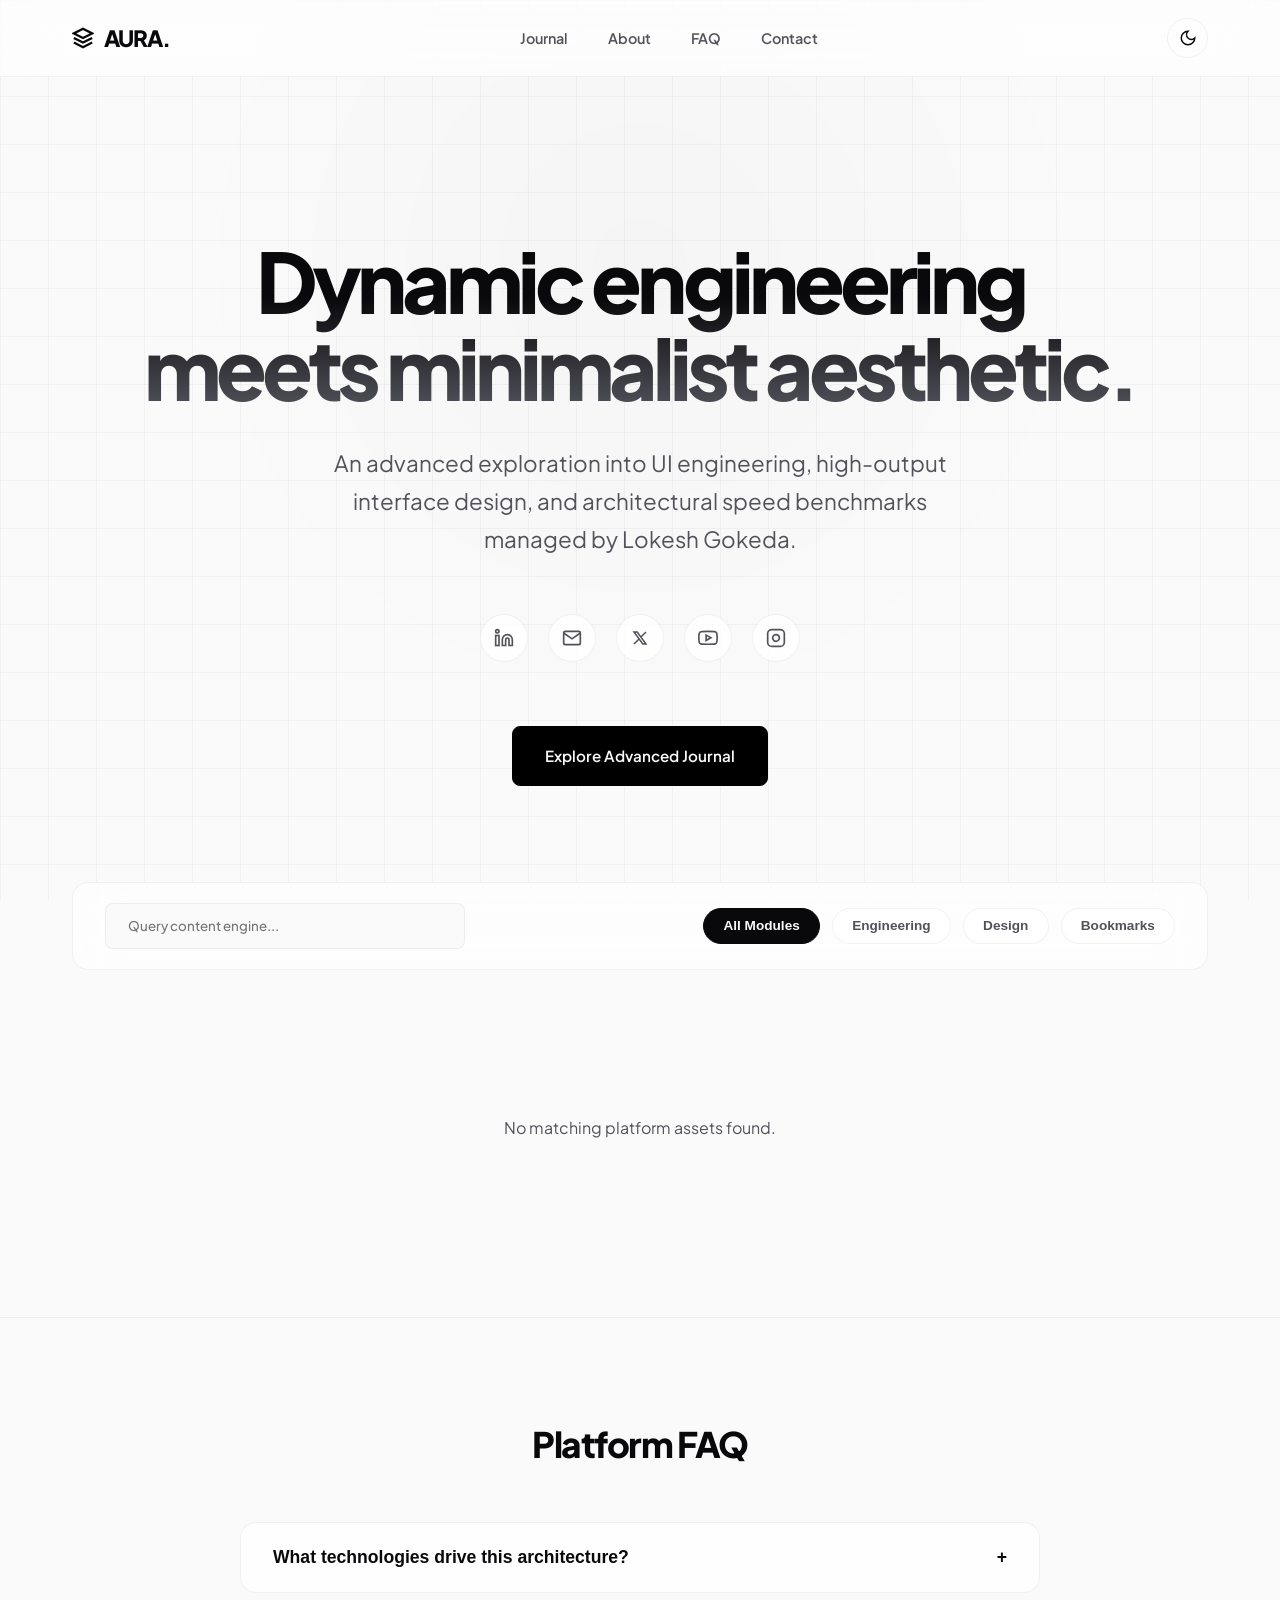
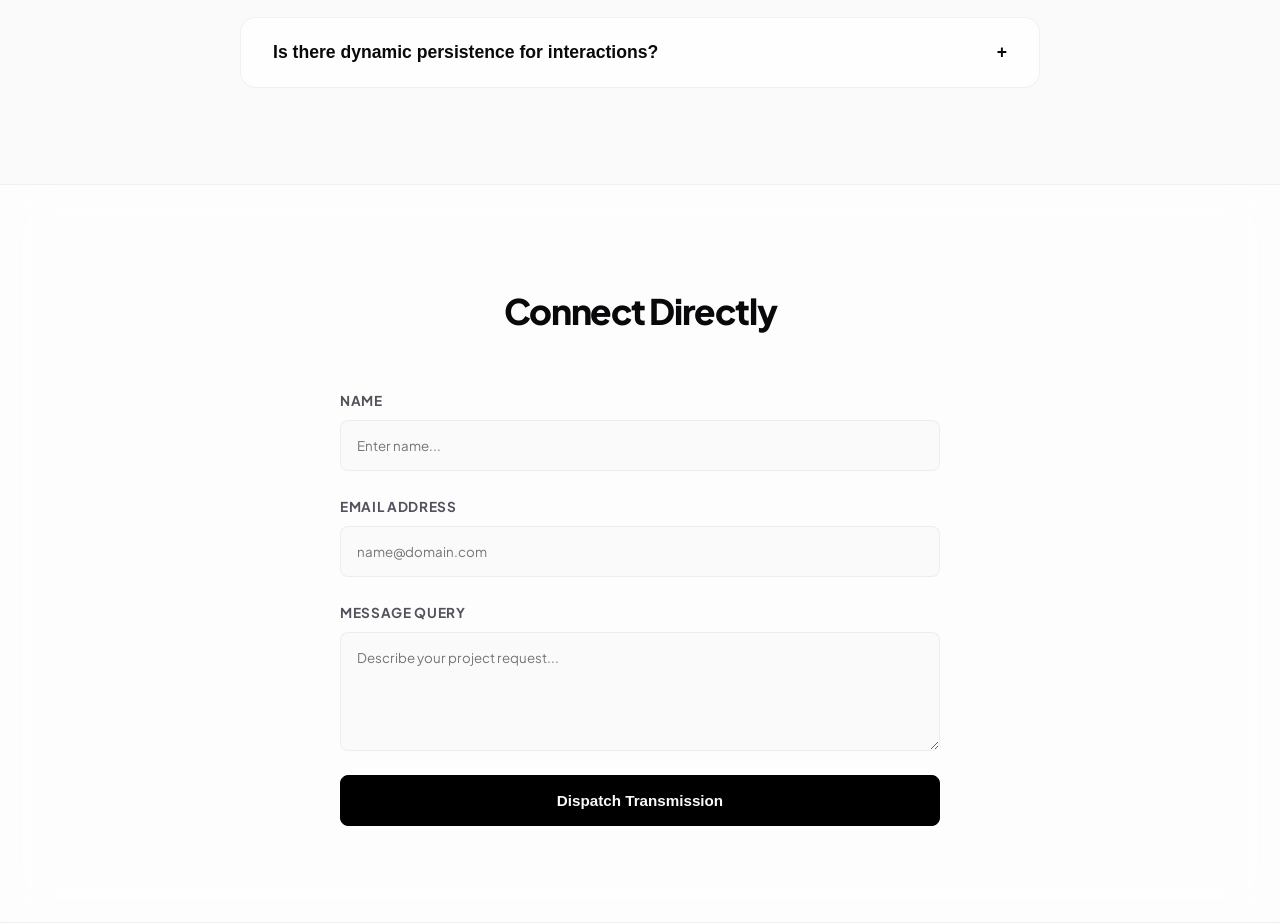
==== index.html @ 1c2fd74d "Add files via upload" ====
<!DOCTYPE html>
<html lang="en" data-theme="light">
<head>
    <meta charset="UTF-8">
    <meta name="viewport" content="width=device-width, initial-scale=1.0">
    <title>Aura // Portfolio & Dynamic Engineering Journal</title>
    <link rel="stylesheet" href="style.css">
</head>
<body>

    <!-- Dynamic Glassmorphic Navigation -->
    <header class="site-header">
        <div class="container nav-container">
            <a href="index.html" class="logo">
                <svg width="22" height="22" viewBox="0 0 24 24" fill="none" stroke="currentColor" stroke-width="2.5"><path d="M12 2L2 7l10 5 10-5-10-5zM2 17l10 5 10-5M2 12l10 5 10-5"/></svg>
                AURA.
            </a>
            <nav>
                <ul class="nav-links">
                    <li><a href="index.html">Journal</a></li>
                    <li><a href="#about">About</a></li>
                    <li><a href="#faq">FAQ</a></li>
                    <li><a href="#contact">Contact</a></li>
                </ul>
            </nav>
            <div class="nav-actions">
                <button id="theme-toggle" class="theme-toggle-btn" aria-label="Toggle Theme">
                    <svg width="18" height="18" viewBox="0 0 24 24" fill="none" stroke="currentColor" stroke-width="2"><path d="M12 3a6 6 0 0 0 9 9 9 9 0 1 1-9-9Z"/></svg>
                </button>
            </div>
        </div>
    </header>

    <main class="container">
        <!-- Hero and Dynamic Social Matrix Link Connectors -->
        <section class="hero">
            <h1>Dynamic engineering <br>meets minimalist aesthetic.</h1>
            <p>An advanced exploration into UI engineering, high-output interface design, and architectural speed benchmarks managed by Lokesh Gokeda.</p>
            
            <div class="social-connect-bar">
                <a href="https://www.linkedin.com/in/lokesh-gokeda-b88436360?utm_source=share_via&utm_content=profile&utm_medium=member_android" target="_blank" class="social-icon-link" aria-label="LinkedIn">
                    <svg width="20" height="20" viewBox="0 0 24 24" fill="none" stroke="currentColor" stroke-width="2"><path d="M16 8a6 6 0 0 1 6 6v7h-4v-7a2 2 0 0 0-2-2 2 2 0 0 0-2 2v7h-4v-7a6 6 0 0 1 6-6z"></path><rect x="2" y="9" width="4" height="12"></rect><circle cx="4" cy="4" r="2"></circle></svg>
                </a>
                <a href="mailto:lokeshgokeda2@gmail.com" class="social-icon-link" aria-label="Email">
                    <svg width="20" height="20" viewBox="0 0 24 24" fill="none" stroke="currentColor" stroke-width="2"><path d="M4 4h16c1.1 0 2 .9 2 2v12c0 1.1-.9 2-2 2H4c-1.1 0-2-.9-2-2V6c0-1.1.9-2 2-2z"></path><polyline points="22,6 12,13 2,6"></polyline></svg>
                </a>
                <a href="https://x.com/LOKESHGOKEDA" target="_blank" class="social-icon-link" aria-label="Twitter">
                    <svg width="18" height="18" viewBox="0 0 24 24" fill="none" stroke="currentColor" stroke-width="2"><path d="M4 4l11.733 16h4.267l-11.733 -16z M4 20l6.768 -6.768 M20 4l-6.768 6.768"/></svg>
                </a>
                <a href="https://youtube.com/@lokeshgokeda-j9b?si=WblMGaC1b5l6tPfF" target="_blank" class="social-icon-link" aria-label="YouTube">
                    <svg width="20" height="20" viewBox="0 0 24 24" fill="none" stroke="currentColor" stroke-width="2"><path d="M22.54 6.42a2.78 2.78 0 0 0-1.94-2C18.88 4 12 4 12 4s-6.88 0-8.6.46a2.78 2.78 0 0 0-1.94 2A29 29 0 0 0 1 11.75a29 29 0 0 0 .46 5.33A2.78 2.78 0 0 0 3.4 19c1.72.46 8.6.46 8.6.46s6.88 0 8.6-.46a2.78 2.78 0 0 0 1.94-2 29 29 0 0 0 .46-5.25 29 29 0 0 0-.46-5.33z"></path><polygon points="9.75 15.02 15.5 11.75 9.75 8.48 9.75 15.02"></polygon></svg>
                </a>
                <a href="https://www.instagram.com/alwayslokesh007?igsh=cTdnNnQ3dXBudnQ0" target="_blank" class="social-icon-link" aria-label="Instagram">
                    <svg width="20" height="20" viewBox="0 0 24 24" fill="none" stroke="currentColor" stroke-width="2"><rect x="2" y="2" width="20" height="20" rx="5" ry="5"></rect><path d="M16 11.37A4 4 0 1 1 12.63 8 4 4 0 0 1 16 11.37z"></path><line x1="17.5" y1="6.5" x2="17.51" y2="6.5"></line></svg>
                </a>
            </div>

            <a href="#journal-grid" class="btn btn-primary">Explore Advanced Journal</a>
        </section>

        <!-- Advanced Search Filter Mechanics Panel -->
        <section id="journal-grid" class="search-filter-controls">
            <div class="search-wrapper">
                <input type="text" id="search-input" placeholder="Query content engine...">
            </div>
            <div class="category-pills">
                <button class="pill-btn active" data-category="all">All Modules</button>
                <button class="pill-btn" data-category="engineering">Engineering</button>
                <button class="pill-btn" data-category="design">Design</button>
                <button class="pill-btn" data-category="bookmarks">Bookmarks</button>
            </div>
        </section>

        <!-- Main Dynamic Blog Cards Grid Container -->
        <section class="blog-grid" id="posts-container"></section>
    </main>

    <!-- Unified FAQ Section Accordion Layout -->
    <section class="faq-section" id="faq">
        <div class="container">
            <h2 style="text-align:center; font-size: 2.2rem; font-weight:800; letter-spacing:-0.04em;">Platform FAQ</h2>
            <div class="faq-grid">
                <div class="faq-item">
                    <button class="faq-trigger">What technologies drive this architecture? <span class="faq-icon">+</span></button>
                    <div class="faq-content">
                        <div class="faq-inner">This platform utilizes zero overhead framework libraries. It runs strictly on custom native elements, Hardware-accelerated CSS properties, local static JSON data connections, and modular Client-Side state caches.</div>
                    </div>
                </div>
                <div class="faq-item">
                    <button class="faq-trigger">Is there dynamic persistence for interactions? <span class="faq-icon">+</span></button>
                    <div class="faq-content">
                        <div class="faq-inner">Yes. Likes, article views, and custom bookmark states utilize native browser local storage nodes, offering instantly reactive states without needing high-latency server transactions.</div>
                    </div>
                </div>
            </div>
        </div>
    </section>

    <!-- Professional Contact Section Area -->
    <section class="contact-section" id="contact">
        <div class="container">
            <h2 style="text-align:center; font-size: 2.2rem; font-weight:800; letter-spacing:-0.04em;">Connect Directly</h2>
            <form id="pro-contact-form" class="contact-form">
                <div class="form-group">
                    <label for="form-name">Name</label>
                    <input type="text" id="form-name" required placeholder="Enter name...">
                </div>
                <div class="form-group">
                    <label for="form-email">Email Address</label>
                    <input type="email" id="form-email" required placeholder="name@domain.com">
                </div>
                <div class="form-group">
                    <label for="form-msg">Message Query</label>
                    <textarea id="form-msg" rows="5" required placeholder="Describe your project request..."></textarea>
                </div>
                <button type="submit" class="btn btn-primary" style="width: 100%;">Dispatch Transmission</button>
            </form>
        </div>
    </section>

    <script src="blog.js"></script>
    <script src="main.js"></script>
</body>
</html>
---- style.css ----
/* ==========================================================================
   AURA GOD-MODE DESIGN SYSTEM (style.css)
   ========================================================================== */

@import url('https://fonts.googleapis.com/css2?family=Plus+Jakarta+Sans:wght@300;400;500;600;700;800&family=JetBrains+Mono:wght@400;500&display=swap');

:root {
    --bg-main: #fafafa;
    --bg-surface: rgba(255, 255, 255, 0.65);
    --bg-card: rgba(255, 255, 255, 0.8);
    --text-primary: #09090b;
    --text-secondary: #52525b;
    --text-muted: #a1a1aa;
    --accent: #000000;
    --accent-glow: rgba(0, 0, 0, 0.02);
    --border: rgba(9, 9, 11, 0.05);
    --border-hover: rgba(9, 9, 11, 0.15);
    --glass-blur: blur(24px);
    
    --radius-sm: 8px;
    --radius-md: 16px;
    --radius-lg: 32px;
    --max-width: 1200px;
    --transition-premium: all 0.6s cubic-bezier(0.16, 1, 0.3, 1);
}

[data-theme="dark"] {
    --bg-main: #030303;
    --bg-surface: rgba(10, 10, 10, 0.5);
    --bg-card: rgba(18, 18, 18, 0.6);
    --text-primary: #f4f4f5;
    --text-secondary: #a1a1aa;
    --text-muted: #52525b;
    --accent: #ffffff;
    --accent-glow: rgba(255, 255, 255, 0.04);
    --border: rgba(255, 255, 255, 0.06);
    --border-hover: rgba(255, 255, 255, 0.18);
}

/* --- Base & Interactive Background Grid --- */
* {
    box-sizing: border-box;
    margin: 0;
    padding: 0;
}

html {
    scroll-behavior: smooth;
    font-size: 16px;
}

body {
    font-family: 'Plus Jakarta Sans', -apple-system, sans-serif;
    background-color: var(--bg-main);
    color: var(--text-primary);
    line-height: 1.7;
    -webkit-font-smoothing: antialiased;
    overflow-x: hidden;
    position: relative;
    transition: background-color 0.8s cubic-bezier(0.16, 1, 0.3, 1), color 0.8s cubic-bezier(0.16, 1, 0.3, 1);
}

/* --- Dynamic Background Matrix Grid & Light Gradient Leaks --- */
body::before {
    content: "";
    position: fixed;
    inset: 0;
    z-index: -2;
    background-image: 
        linear-gradient(var(--border) 1px, transparent 1px),
        linear-gradient(90deg, var(--border) 1px, transparent 1px);
    background-size: 48px 48px;
    opacity: 0.75;
    pointer-events: none;
}

body::after {
    content: "";
    position: fixed;
    top: -15%;
    left: 50%;
    transform: translateX(-50%);
    width: 1200px;
    height: 800px;
    z-index: -1;
    background: radial-gradient(circle, var(--accent-glow) 0%, transparent 65%);
    pointer-events: none;
}

.container {
    width: 100%;
    max-width: var(--max-width);
    margin: 0 auto;
    padding: 0 2rem;
}

/* --- Sticky Modern Navigation --- */
.site-header {
    position: sticky;
    top: 0;
    z-index: 1000;
    background: var(--bg-surface);
    backdrop-filter: var(--glass-blur);
    -webkit-backdrop-filter: var(--glass-blur);
    border-bottom: 1px solid var(--border);
    transition: var(--transition-premium);
}

.nav-container {
    display: flex;
    justify-content: space-between;
    align-items: center;
    height: 76px;
}

.logo {
    font-weight: 800;
    font-size: 1.4rem;
    letter-spacing: -0.05em;
    text-decoration: none;
    color: var(--text-primary);
    display: flex;
    align-items: center;
    gap: 0.6rem;
}

.nav-links {
    display: flex;
    gap: 2.5rem;
    list-style: none;
}

.nav-links a {
    text-decoration: none;
    color: var(--text-secondary);
    font-size: 0.9rem;
    font-weight: 600;
    transition: var(--transition-premium);
}

.nav-links a:hover { color: var(--text-primary); }

.nav-actions {
    display: flex;
    align-items: center;
    gap: 1.25rem;
}

.theme-toggle-btn, .action-icon-btn {
    background: none;
    border: 1px solid var(--border);
    cursor: pointer;
    color: var(--text-primary);
    padding: 0.65rem;
    border-radius: 50%;
    display: inline-flex;
    align-items: center;
    justify-content: center;
    transition: var(--transition-premium);
}

.theme-toggle-btn:hover, .action-icon-btn:hover {
    background: var(--text-primary);
    color: var(--bg-main);
    transform: scale(1.05);
}

/* --- Premium Hero Design --- */
.hero {
    padding: 10rem 0 6rem 0;
    text-align: center;
}

.hero h1 {
    font-size: clamp(3rem, 8vw, 5.2rem);
    font-weight: 800;
    letter-spacing: -0.06em;
    line-height: 1.05;
    margin-bottom: 2rem;
    background: linear-gradient(to bottom, var(--text-primary) 35%, var(--text-secondary));
    -webkit-background-clip: text;
    -webkit-text-fill-color: transparent;
}

.hero p {
    font-size: clamp(1.1rem, 2.5vw, 1.4rem);
    color: var(--text-secondary);
    max-width: 680px;
    margin: 0 auto 3.5rem auto;
}

/* --- Social Connector Array --- */
.social-connect-bar {
    display: flex;
    justify-content: center;
    align-items: center;
    gap: 1.25rem;
    flex-wrap: wrap;
    margin-bottom: 4rem;
}

.social-icon-link {
    display: inline-flex;
    align-items: center;
    justify-content: center;
    width: 48px;
    height: 48px;
    border-radius: 50%;
    border: 1px solid var(--border);
    background: var(--bg-card);
    color: var(--text-secondary);
    transition: var(--transition-premium);
}

.social-icon-link:hover {
    color: var(--text-primary);
    border-color: var(--text-primary);
    transform: translateY(-4px) scale(1.05);
    box-shadow: 0 10px 20px rgba(0, 0, 0, 0.05);
}

/* --- Premium Buttons & Micro-Interactions --- */
.btn {
    display: inline-flex;
    align-items: center;
    justify-content: center;
    padding: 1rem 2rem;
    font-size: 0.95rem;
    font-weight: 600;
    border-radius: var(--radius-sm);
    text-decoration: none;
    transition: var(--transition-premium);
    gap: 0.75rem;
    cursor: pointer;
    border: none;
}

.btn-primary {
    background-color: var(--accent);
    color: var(--bg-main);
    border: 1px solid var(--accent);
}

.btn-primary:hover {
    transform: translateY(-2px);
    box-shadow: 0 12px 24px rgba(0, 0, 0, 0.1);
}

/* --- Controller Panels --- */
.search-filter-controls {
    display: flex;
    flex-wrap: wrap;
    gap: 1.5rem;
    margin-bottom: 4rem;
    align-items: center;
    justify-content: space-between;
    background: var(--bg-surface);
    backdrop-filter: var(--glass-blur);
    padding: 1.25rem 2rem;
    border-radius: var(--radius-md);
    border: 1px solid var(--border);
}

.search-wrapper input {
    width: 360px;
    padding: 0.85rem 1.4rem;
    border: 1px solid var(--border);
    background: var(--bg-main);
    color: var(--text-primary);
    border-radius: var(--radius-sm);
    font-family: inherit;
    font-weight: 500;
    transition: var(--transition-premium);
}

.search-wrapper input:focus {
    outline: none;
    border-color: var(--text-primary);
}

.category-pills {
    display: flex;
    gap: 0.75rem;
    overflow-x: auto;
}

.pill-btn {
    padding: 0.6rem 1.2rem;
    border-radius: var(--radius-lg);
    border: 1px solid var(--border);
    background: var(--bg-card);
    color: var(--text-secondary);
    font-size: 0.85rem;
    font-weight: 600;
    cursor: pointer;
    transition: var(--transition-premium);
}

.pill-btn.active, .pill-btn:hover {
    background: var(--text-primary);
    color: var(--bg-main);
    border-color: var(--text-primary);
}

/* --- Premium Grid & Cards --- */
.blog-grid {
    display: grid;
    grid-template-columns: repeat(auto-fill, minmax(350px, 1fr));
    gap: 3rem;
    margin-bottom: 6rem;
}

.card {
    background: var(--bg-card);
    border-radius: var(--radius-md);
    border: 1px solid var(--border);
    overflow: hidden;
    transition: var(--transition-premium);
    display: flex;
    flex-direction: column;
    text-decoration: none;
    color: inherit;
    backdrop-filter: var(--glass-blur);
}

.card:hover {
    transform: translateY(-8px);
    border-color: var(--border-hover);
    box-shadow: 0 30px 60px -15px rgba(0, 0, 0, 0.1);
}

.card-img-wrapper {
    position: relative;
    width: 100%;
    padding-top: 56.25%;
    background: var(--border);
    overflow: hidden;
}

.card-img {
    position: absolute;
    top: 0;
    left: 0;
    width: 100%;
    height: 100%;
    object-fit: cover;
    transition: transform 1s cubic-bezier(0.16, 1, 0.3, 1);
}

.card:hover .card-img { transform: scale(1.05); }

.card-content {
    padding: 2.25rem;
    display: flex;
    flex-direction: column;
    flex-grow: 1;
}

.card-meta {
    font-size: 0.75rem;
    text-transform: uppercase;
    letter-spacing: 0.1em;
    font-weight: 700;
    color: var(--text-muted);
    margin-bottom: 1rem;
    display: flex;
    justify-content: space-between;
    align-items: center;
}

.card-title {
    font-size: 1.4rem;
    font-weight: 700;
    line-height: 1.35;
    margin-bottom: 0.85rem;
    letter-spacing: -0.02em;
    color: var(--text-primary);
}

.card-excerpt {
    font-size: 1rem;
    color: var(--text-secondary);
    display: -webkit-box;
    -webkit-line-clamp: 3;
    -webkit-box-orient: vertical;
    overflow: hidden;
    margin-bottom: 2rem;
}

.card-footer {
    margin-top: auto;
    display: flex;
    align-items: center;
    justify-content: space-between;
    font-size: 0.85rem;
    color: var(--text-secondary);
    border-top: 1px solid var(--border);
    padding-top: 1.25rem;
}

.btn-card-action {
    background: none;
    border: none;
    cursor: pointer;
    color: var(--text-muted);
    transition: var(--transition-premium);
}

.btn-card-action:hover, .btn-card-action.active {
    color: var(--text-primary);
}

/* --- Single Post Layout --- */
.post-layout {
    display: grid;
    grid-template-columns: 1fr 280px;
    gap: 6rem;
    padding: 4rem 0;
}

.post-header { max-width: 840px; margin: 6rem auto 3rem auto; }
.post-title { font-size: clamp(2.4rem, 6vw, 3.8rem); font-weight: 800; letter-spacing: -0.05em; line-height: 1.15; margin: 1.5rem 0; text-align: center; }
.post-hero-image { width: 100%; height: auto; max-height: 560px; object-fit: cover; border-radius: var(--radius-md); margin-bottom: 5rem; box-shadow: 0 40px 80px -20px rgba(0,0,0,0.15); }
.post-body { max-width: 800px; font-size: 1.2rem; line-height: 1.85; color: var(--text-secondary); }
.post-body p { margin-bottom: 2.25rem; }
.post-body h2 { color: var(--text-primary); margin: 3.5rem 0 1.5rem 0; font-size: 1.9rem; letter-spacing: -0.03em; font-weight: 700; }

/* Code Block Styling */
.code-container {
    position: relative;
    margin: 2rem 0;
    border-radius: var(--radius-sm);
    overflow: hidden;
    border: 1px solid var(--border);
}
.code-header {
    background: var(--bg-card);
    padding: 0.5rem 1rem;
    display: flex;
    justify-content: space-between;
    align-items: center;
    border-bottom: 1px solid var(--border);
    font-family: 'JetBrains Mono', monospace;
    font-size: 0.8rem;
    color: var(--text-secondary);
}
.copy-btn {
    background: none;
    border: none;
    cursor: pointer;
    color: var(--text-muted);
    font-size: 0.8rem;
    transition: var(--transition-premium);
}
.copy-btn:hover { color: var(--text-primary); }
pre {
    margin: 0;
    padding: 1.5rem;
    background: #09090b;
    overflow-x: auto;
}
code {
    font-family: 'JetBrains Mono', monospace;
    font-size: 0.95rem;
    color: #f4f4f5;
}

/* FAQ Accordion Styling */
.faq-section {
    padding: 6rem 0;
    border-top: 1px solid var(--border);
}
.faq-grid {
    max-width: 800px;
    margin: 3rem auto 0 auto;
    display: flex;
    flex-direction: column;
    gap: 1.5rem;
}
.faq-item {
    background: var(--bg-card);
    border: 1px solid var(--border);
    border-radius: var(--radius-md);
    overflow: hidden;
    transition: var(--transition-premium);
}
.faq-trigger {
    width: 100%;
    padding: 1.5rem 2rem;
    background: none;
    border: none;
    text-align: left;
    font-size: 1.1rem;
    font-weight: 700;
    color: var(--text-primary);
    cursor: pointer;
    display: flex;
    justify-content: space-between;
    align-items: center;
}
.faq-icon {
    transition: transform 0.4s ease;
}
.faq-content {
    max-height: 0;
    overflow: hidden;
    transition: max-height 0.4s ease;
}
.faq-inner {
    padding: 0 2rem 1.5rem 2rem;
    color: var(--text-secondary);
    font-size: 1rem;
}
.faq-item.active .faq-icon {
    transform: rotate(45deg);
}
.faq-item.active .faq-content {
    max-height: 200px;
}

/* Contact Form Styling */
.contact-section {
    padding: 6rem 0;
    background: var(--bg-surface);
    backdrop-filter: var(--glass-blur);
    border-top: 1px solid var(--border);
    border-bottom: 1px solid var(--border);
}
.contact-form {
    max-width: 600px;
    margin: 3rem auto 0 auto;
    display: flex;
    flex-direction: column;
    gap: 1.5rem;
}
.form-group {
    display: flex;
    flex-direction: column;
    gap: 0.5rem;
}
.form-group label {
    font-size: 0.85rem;
    font-weight: 700;
    text-transform: uppercase;
    letter-spacing: 0.05em;
    color: var(--text-secondary);
}
.form-group input, .form-group textarea {
    padding: 1rem;
    border: 1px solid var(--border);
    background: var(--bg-main);
    color: var(--text-primary);
    border-radius: var(--radius-sm);
    font-family: inherit;
    transition: var(--transition-premium);
}
.form-group input:focus, .form-group textarea:focus {
    outline: none;
    border-color: var(--text-primary);
}

/* Comments Section */
.comments-container {
    margin-top: 5rem;
    border-top: 1px solid var(--border);
    padding-top: 4rem;
}
.comment-form-group {
    margin-bottom: 3rem;
}
.comment-list {
    display: flex;
    flex-direction: column;
    gap: 2rem;
}
.comment-card {
    background: var(--bg-card);
    border: 1px solid var(--border);
    border-radius: var(--radius-md);
    padding: 2rem;
}
.comment-header {
    display: flex;
    justify-content: space-between;
    align-items: center;
    font-size: 0.85rem;
    margin-bottom: 1rem;
    font-weight: 600;
}

/* --- Sidebar --- */
.post-sidebar { position: sticky; top: 120px; height: fit-content; }
.toc-title { font-size: 0.8rem; text-transform: uppercase; letter-spacing: 0.1em; font-weight: 800; margin-bottom: 1.5rem; color: var(--text-primary); }
.toc-list { list-style: none; display: flex; flex-direction: column; gap: 0.9rem; border-left: 2px solid var(--border); padding-left: 1.25rem; }
.toc-list a { text-decoration: none; color: var(--text-muted); font-size: 0.9rem; transition: var(--transition-premium); display: block; }
.toc-list a.active, .toc-list a:hover { color: var(--text-primary); transform: translateX(4px); }

/* --- Responsive Adjustments --- */
@media (max-width: 968px) {
    .post-layout { grid-template-columns: 1fr; }
    .post-sidebar { display: none; }
    .search-filter-controls { flex-direction: column; align-items: flex-start; padding: 1.5rem; }
    .search-wrapper input { width: 100%; }
}
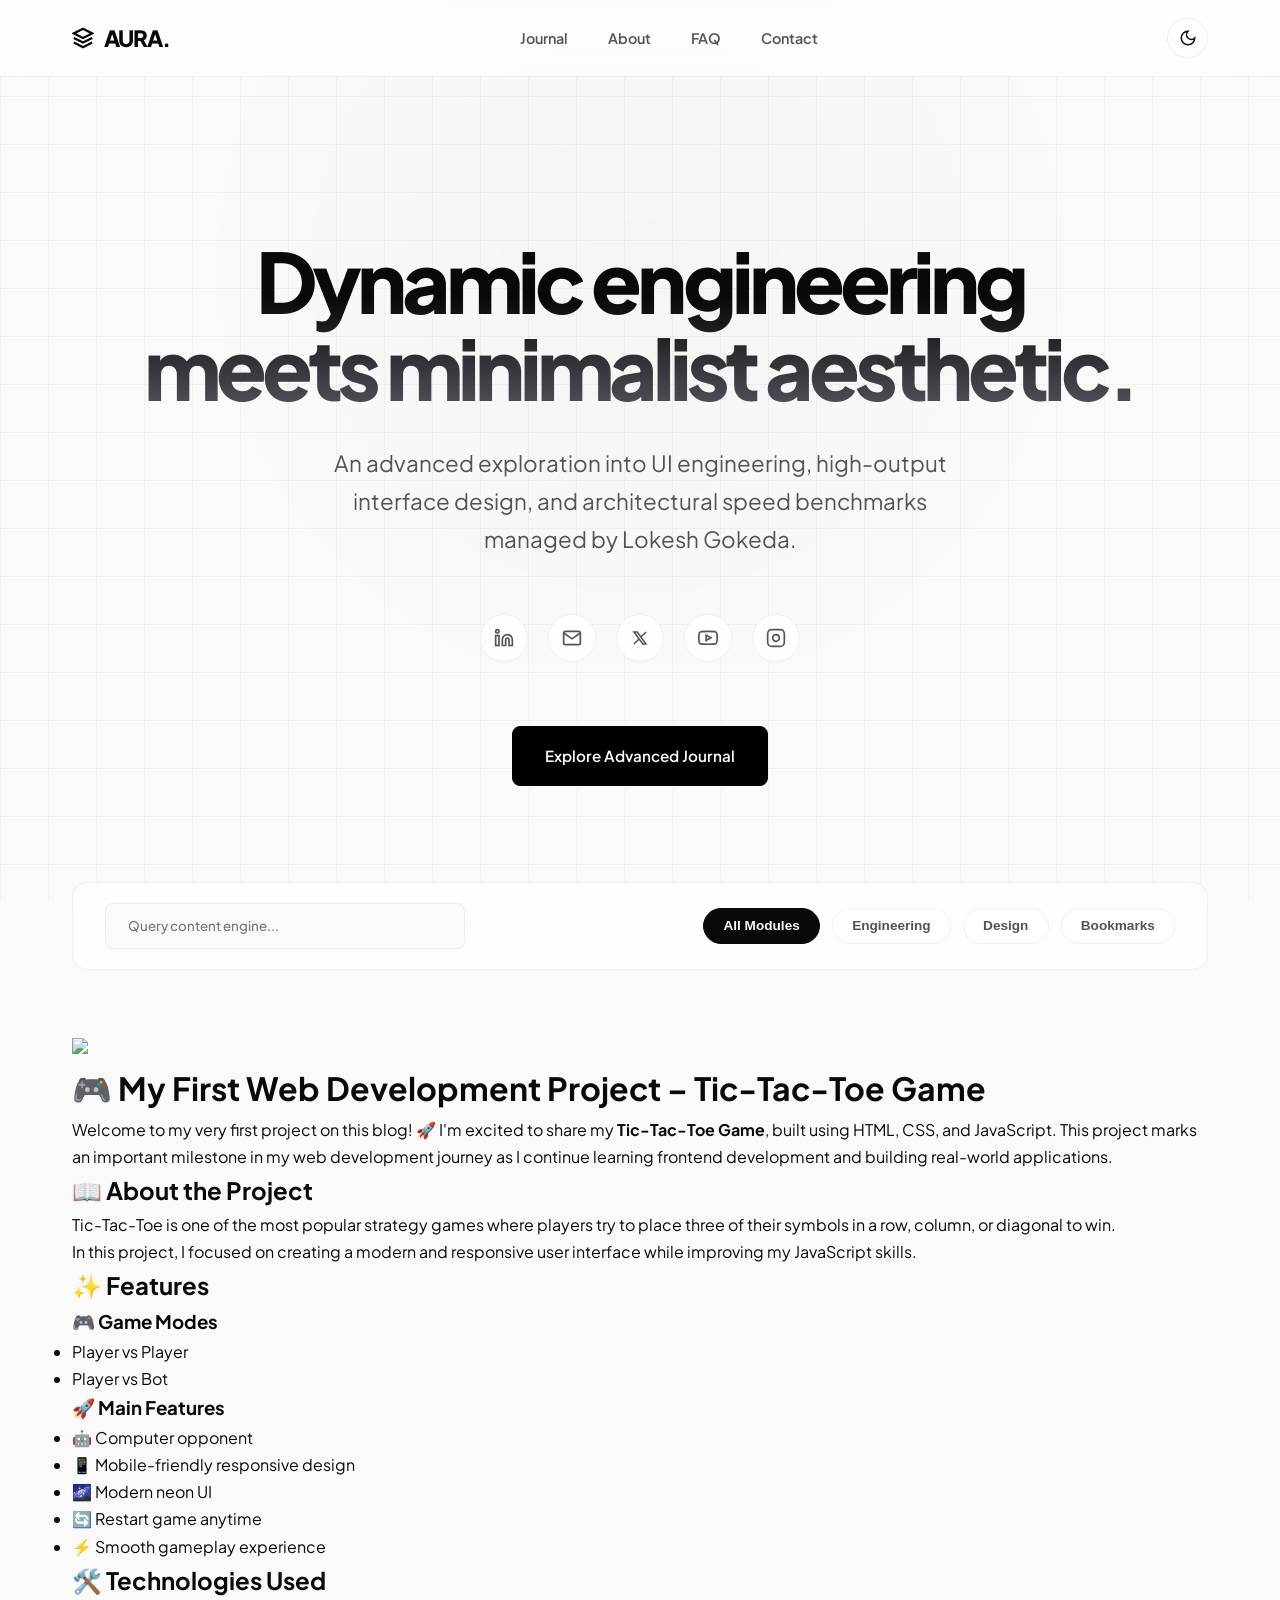
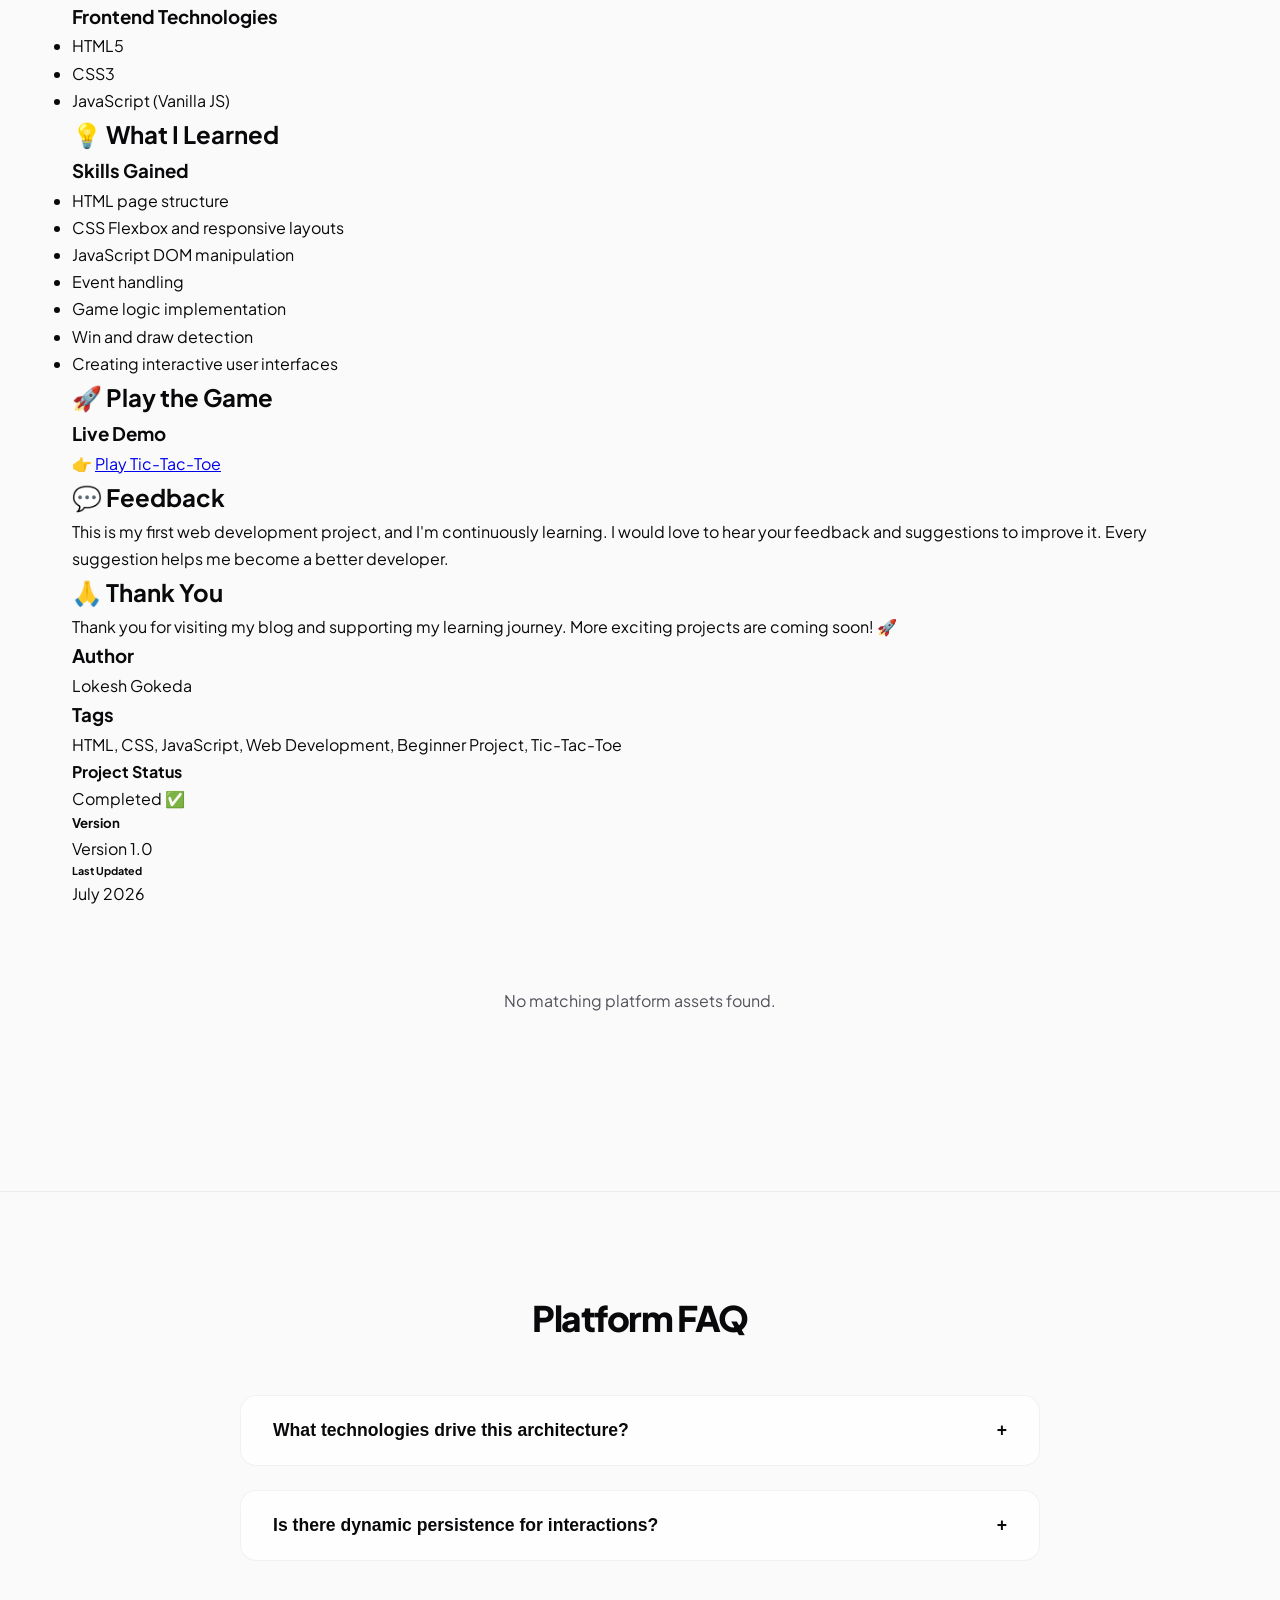
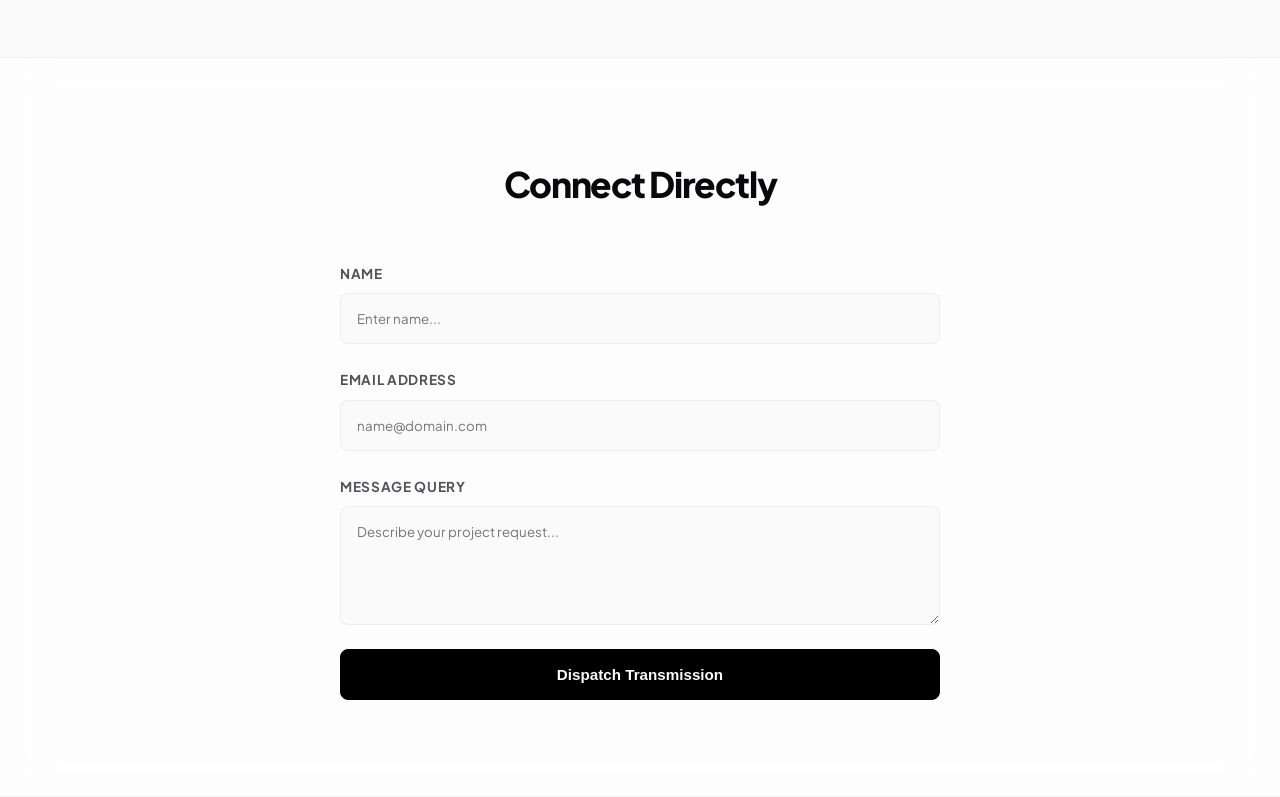
==== commit 49de7c21: "Add blog post for Tic-Tac-Toe game project Added a new blog post about a Tic-Tac-Toe game project, i" ====
--- a/index.html
+++ b/index.html
@@ -70,6 +70,110 @@
                 <button class="pill-btn" data-category="bookmarks">Bookmarks</button>
             </div>
         </section>
+<div class="blog-post">
+
+<!-- Your complete blog HTML goes here -->
+
+
+<img src="Tik.jpg" 
+  width=" 100%"
+  height=" auto"
+  display=" block">
+<h1>🎮 My First Web Development Project – Tic-Tac-Toe Game</h1>
+
+<p>
+Welcome to my very first project on this blog! 🚀
+I'm excited to share my <strong>Tic-Tac-Toe Game</strong>, built using HTML, CSS, and JavaScript.
+This project marks an important milestone in my web development journey as I continue learning frontend development and building real-world applications.
+</p>
+
+<h2>📖 About the Project</h2>
+
+<p>
+Tic-Tac-Toe is one of the most popular strategy games where players try to place three of their symbols in a row, column, or diagonal to win.
+</p>
+
+<p>
+In this project, I focused on creating a modern and responsive user interface while improving my JavaScript skills.
+</p>
+
+<h2>✨ Features</h2>
+
+<h3>🎮 Game Modes</h3>
+<ul>
+    <li>Player vs Player</li>
+    <li>Player vs Bot</li>
+</ul>
+
+<h3>🚀 Main Features</h3>
+<ul>
+    <li>🤖 Computer opponent</li>
+    <li>📱 Mobile-friendly responsive design</li>
+    <li>🌌 Modern neon UI</li>
+    <li>🔄 Restart game anytime</li>
+    <li>⚡ Smooth gameplay experience</li>
+</ul>
+
+<h2>🛠️ Technologies Used</h2>
+
+<h3>Frontend Technologies</h3>
+<ul>
+    <li>HTML5</li>
+    <li>CSS3</li>
+    <li>JavaScript (Vanilla JS)</li>
+</ul>
+
+<h2>💡 What I Learned</h2>
+
+<h3>Skills Gained</h3>
+<ul>
+    <li>HTML page structure</li>
+    <li>CSS Flexbox and responsive layouts</li>
+    <li>JavaScript DOM manipulation</li>
+    <li>Event handling</li>
+    <li>Game logic implementation</li>
+    <li>Win and draw detection</li>
+    <li>Creating interactive user interfaces</li>
+</ul>
+
+<h2>🚀 Play the Game</h2>
+
+<h3>Live Demo</h3>
+
+<p>
+👉 <a href="https://lokeshgokeda.github.io/Tic-tac-toe-/" target="_blank">
+Play Tic-Tac-Toe
+</a>
+</p>
+
+<h2>💬 Feedback</h2>
+
+<p>
+This is my first web development project, and I'm continuously learning. I would love to hear your feedback and suggestions to improve it. Every suggestion helps me become a better developer.
+</p>
+
+<h2>🙏 Thank You</h2>
+
+<p>
+Thank you for visiting my blog and supporting my learning journey. More exciting projects are coming soon! 🚀
+</p>
+
+<h3>Author</h3>
+<p>Lokesh Gokeda</p>
+
+<h3>Tags</h3>
+<p>HTML, CSS, JavaScript, Web Development, Beginner Project, Tic-Tac-Toe</p>
+
+<h4>Project Status</h4>
+<p>Completed ✅</p>
+
+<h5>Version</h5>
+<p>Version 1.0</p>
+
+<h6>Last Updated</h6>
+<p>July 2026</p>
+</div>
+
 
         <!-- Main Dynamic Blog Cards Grid Container -->
         <section class="blog-grid" id="posts-container"></section>
@@ -122,4 +226,3 @@
     <script src="main.js"></script>
 </body>
 </html>
-
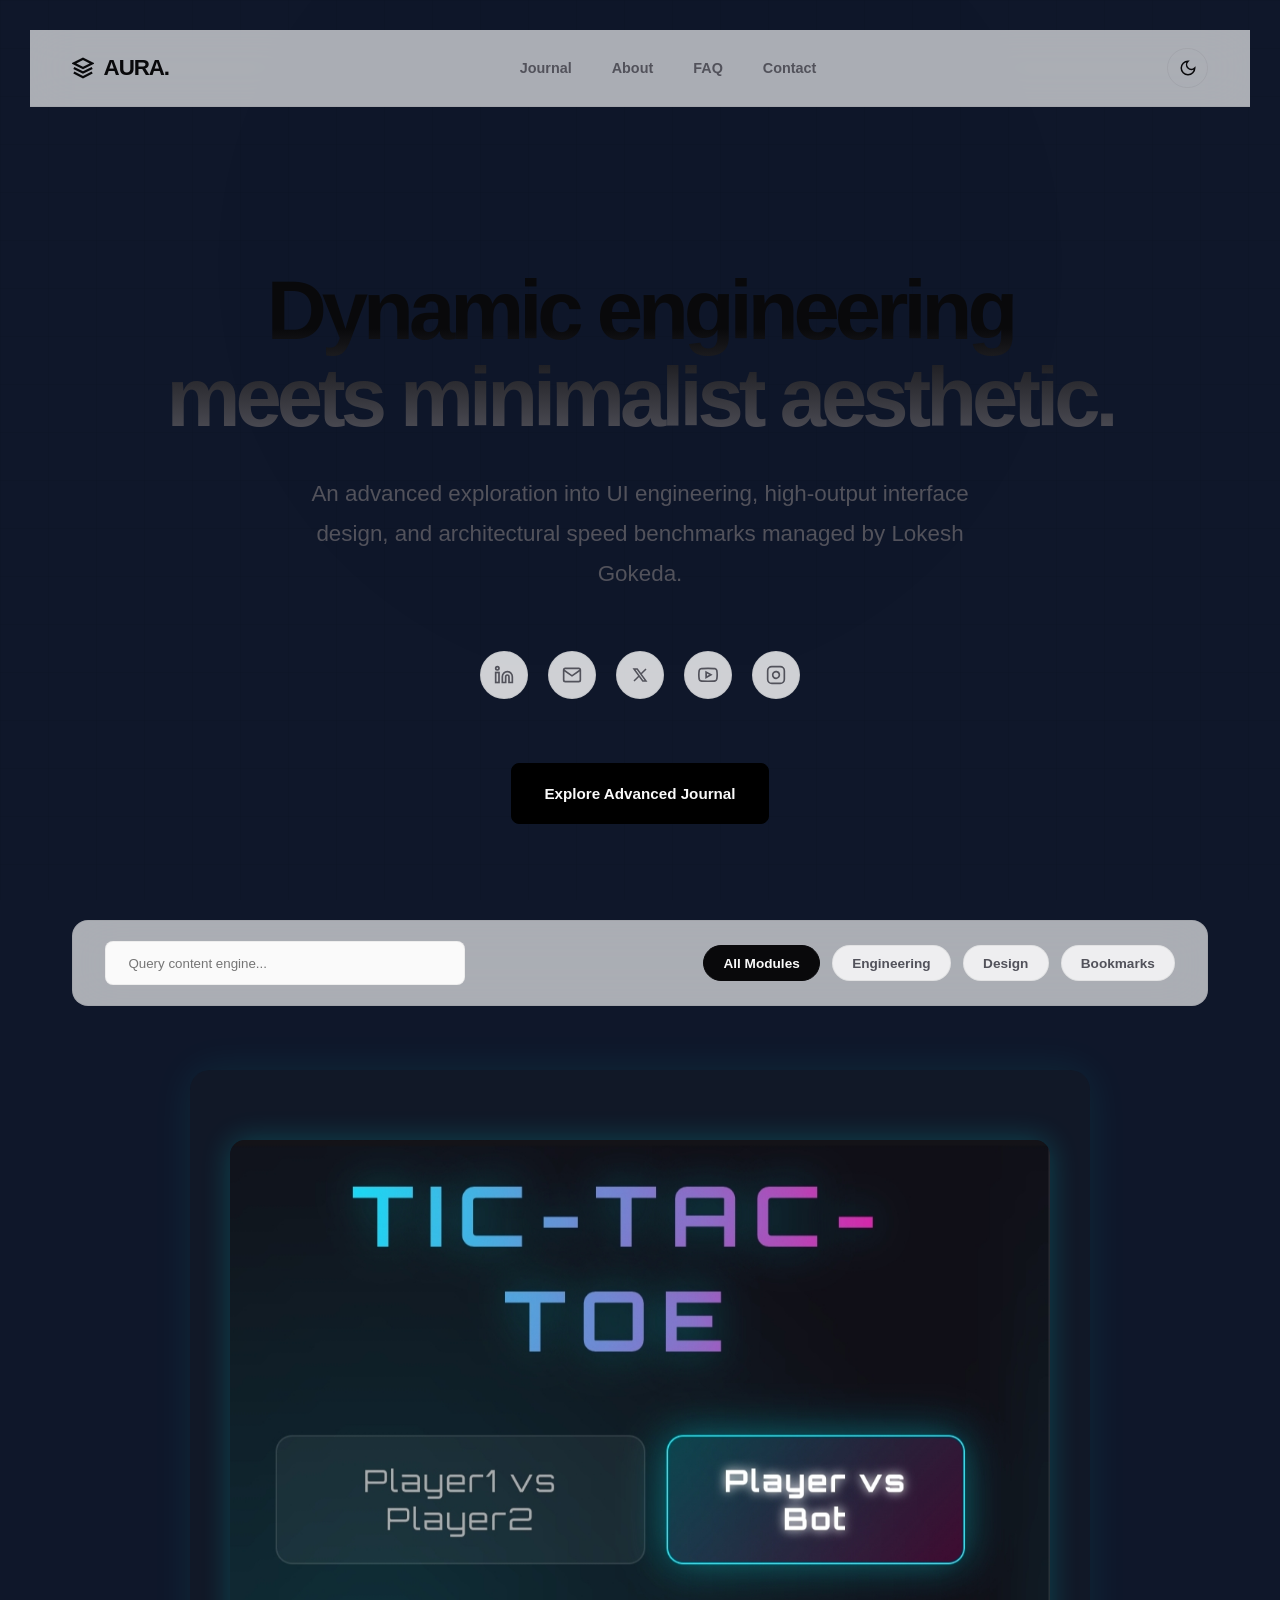
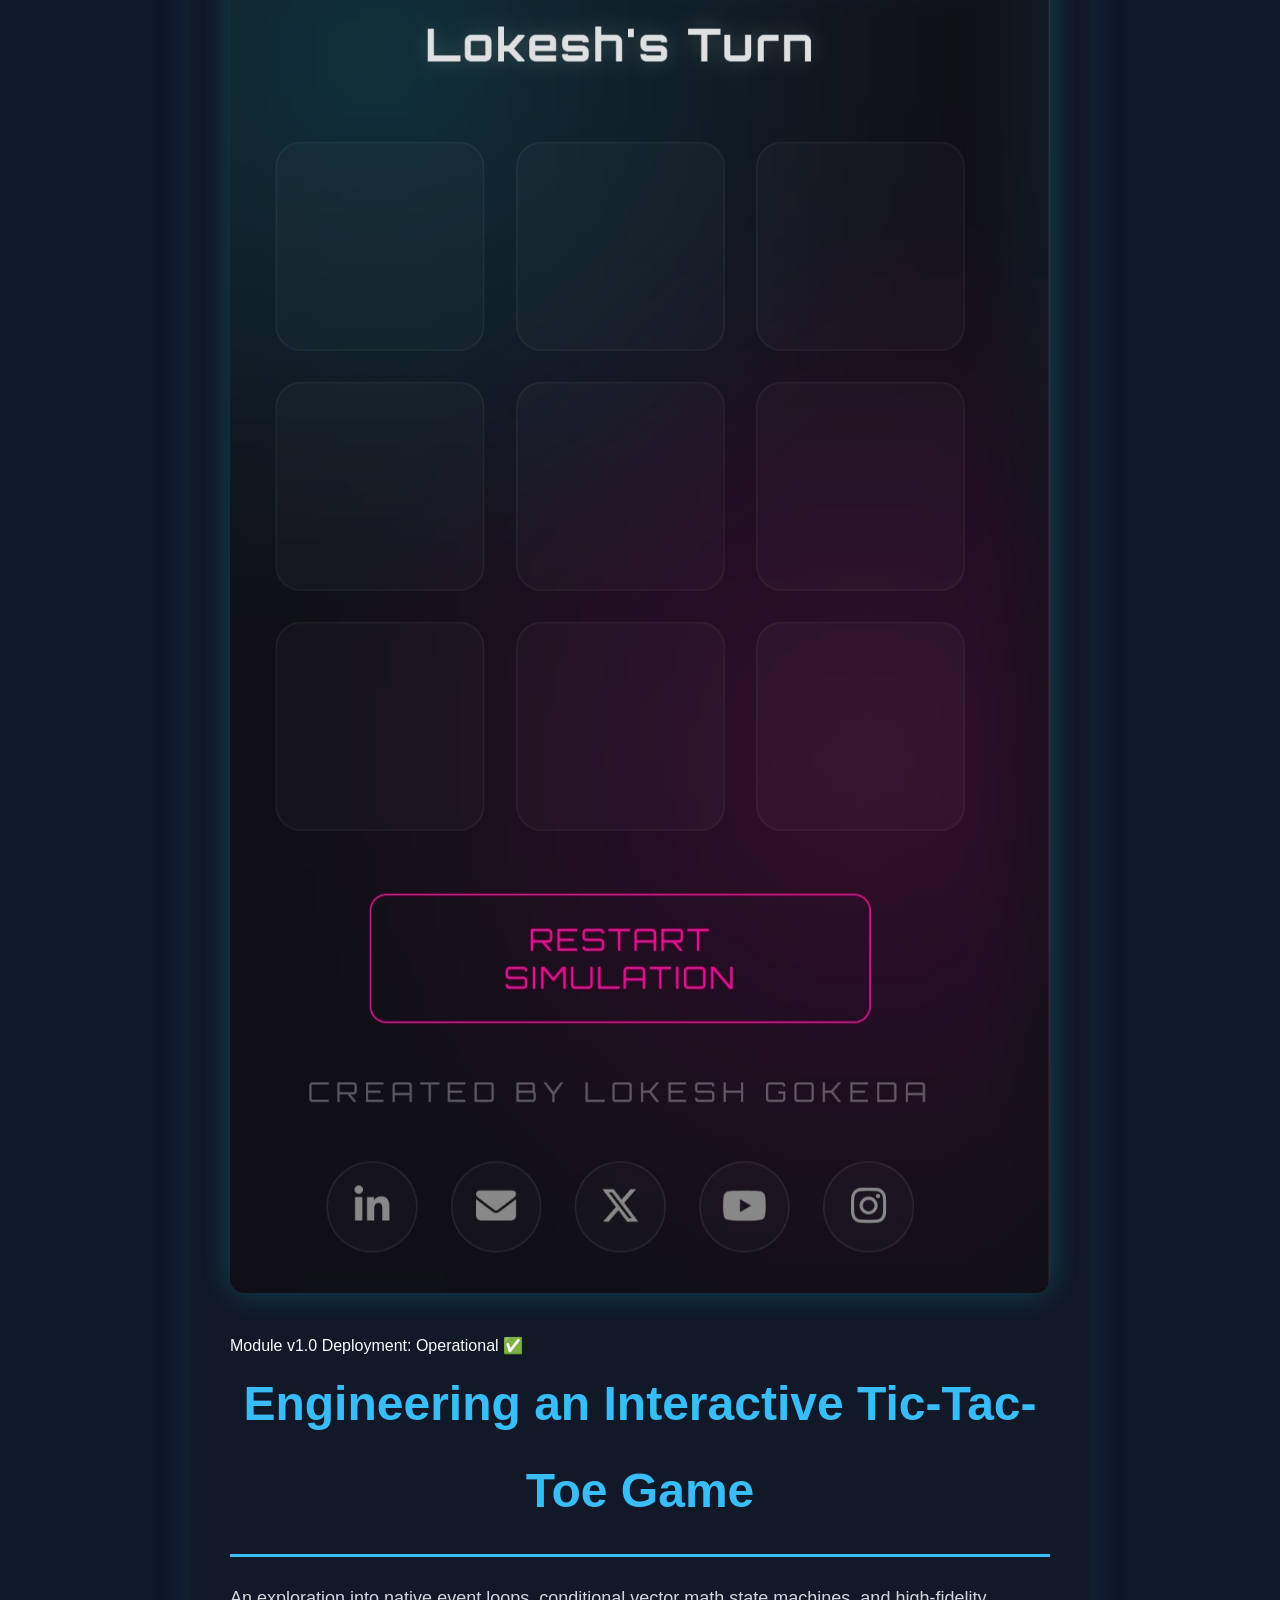
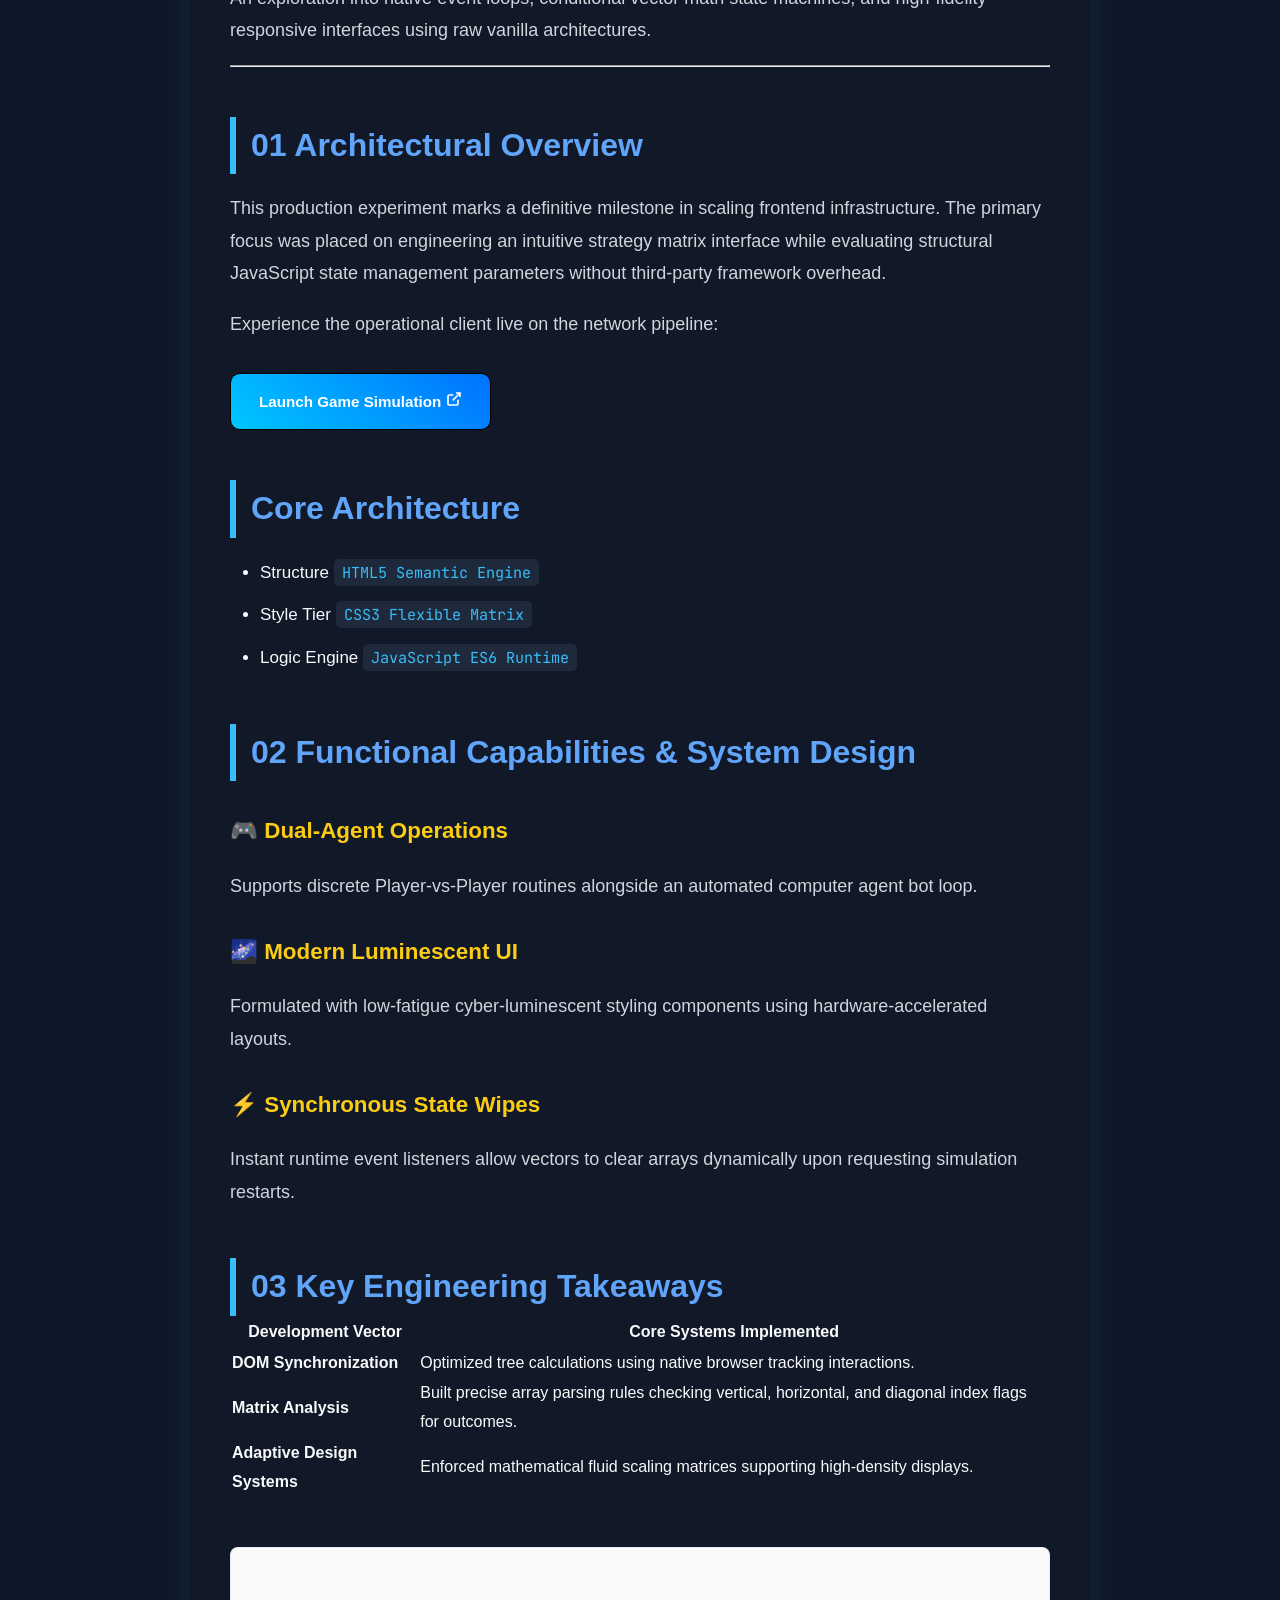
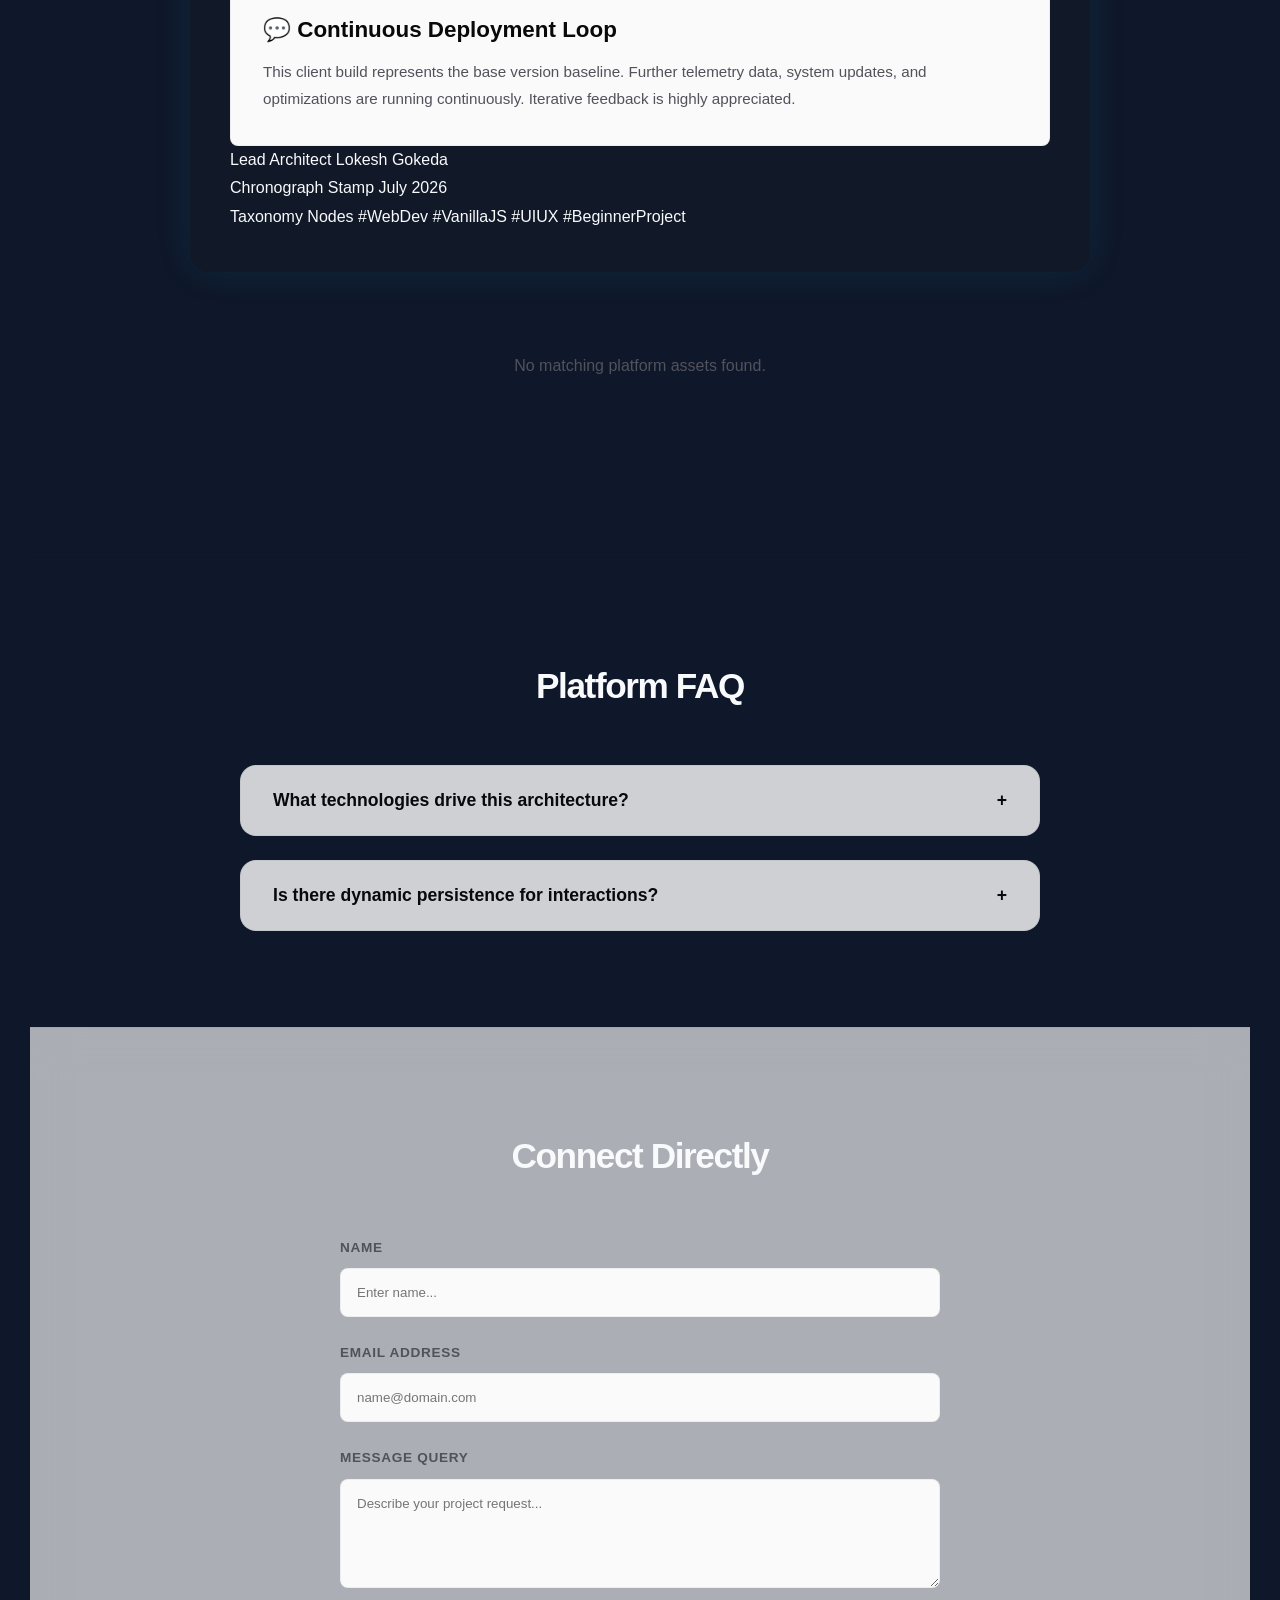
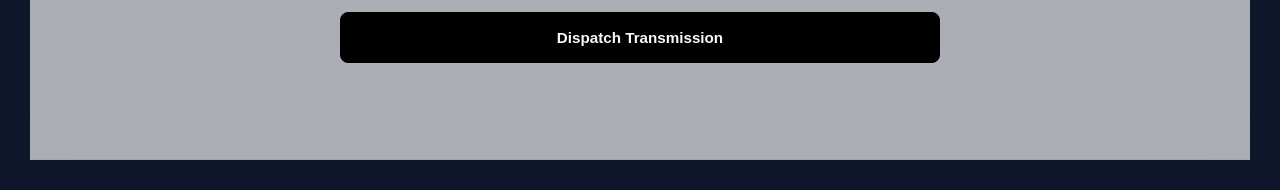
==== commit 6cad8c33: "Add blog post for Tic-Tac-Toe game project Added a detailed blog post about a Tic-Tac-Toe game proje" ====
--- a/index.html
+++ b/index.html
@@ -70,110 +70,119 @@
                 <button class="pill-btn" data-category="bookmarks">Bookmarks</button>
             </div>
         </section>
-<div class="blog-post">
-
-<!-- Your complete blog HTML goes here -->
-
-
-<img src="Tik.jpg" 
-  width=" 100%"
-  height=" auto"
-  display=" block">
-<h1>🎮 My First Web Development Project – Tic-Tac-Toe Game</h1>
-
-<p>
-Welcome to my very first project on this blog! 🚀
-I'm excited to share my <strong>Tic-Tac-Toe Game</strong>, built using HTML, CSS, and JavaScript.
-This project marks an important milestone in my web development journey as I continue learning frontend development and building real-world applications.
-</p>
-
-<h2>📖 About the Project</h2>
-
-<p>
-Tic-Tac-Toe is one of the most popular strategy games where players try to place three of their symbols in a row, column, or diagonal to win.
-</p>
-
-<p>
-In this project, I focused on creating a modern and responsive user interface while improving my JavaScript skills.
-</p>
-
-<h2>✨ Features</h2>
-
-<h3>🎮 Game Modes</h3>
-<ul>
-    <li>Player vs Player</li>
-    <li>Player vs Bot</li>
-</ul>
-
-<h3>🚀 Main Features</h3>
-<ul>
-    <li>🤖 Computer opponent</li>
-    <li>📱 Mobile-friendly responsive design</li>
-    <li>🌌 Modern neon UI</li>
-    <li>🔄 Restart game anytime</li>
-    <li>⚡ Smooth gameplay experience</li>
-</ul>
-
-<h2>🛠️ Technologies Used</h2>
-
-<h3>Frontend Technologies</h3>
-<ul>
-    <li>HTML5</li>
-    <li>CSS3</li>
-    <li>JavaScript (Vanilla JS)</li>
-</ul>
-
-<h2>💡 What I Learned</h2>
-
-<h3>Skills Gained</h3>
-<ul>
-    <li>HTML page structure</li>
-    <li>CSS Flexbox and responsive layouts</li>
-    <li>JavaScript DOM manipulation</li>
-    <li>Event handling</li>
-    <li>Game logic implementation</li>
-    <li>Win and draw detection</li>
-    <li>Creating interactive user interfaces</li>
-</ul>
-
-<h2>🚀 Play the Game</h2>
-
-<h3>Live Demo</h3>
-
-<p>
-👉 <a href="https://lokeshgokeda.github.io/Tic-tac-toe-/" target="_blank">
-Play Tic-Tac-Toe
-</a>
-</p>
-
-<h2>💬 Feedback</h2>
-
-<p>
-This is my first web development project, and I'm continuously learning. I would love to hear your feedback and suggestions to improve it. Every suggestion helps me become a better developer.
-</p>
-
-<h2>🙏 Thank You</h2>
-
-<p>
-Thank you for visiting my blog and supporting my learning journey. More exciting projects are coming soon! 🚀
-</p>
-
-<h3>Author</h3>
-<p>Lokesh Gokeda</p>
-
-<h3>Tags</h3>
-<p>HTML, CSS, JavaScript, Web Development, Beginner Project, Tic-Tac-Toe</p>
-
-<h4>Project Status</h4>
-<p>Completed ✅</p>
-
-<h5>Version</h5>
-<p>Version 1.0</p>
-
-<h6>Last Updated</h6>
-<p>July 2026</p>
-</div>
-
+
+        <!-- Premium Node Project Feature -->
+        <div class="blog-post professional-node">
+            <div class="node-hero-showcase">
+                <div class="game-mockup-wrapper">
+                    <img src="Tik.jpg" alt="Tic-Tac-Toe High Output Simulation Interface" class="neon-ui-mockup" loading="lazy">
+                    <div class="glow-layer"></div>
+                </div>
+                
+                <div class="node-header-meta">
+                    <span class="badge-accent">Module v1.0</span>
+                    <span class="badge-status status-complete">Deployment: Operational ✅</span>
+                </div>
+                
+                <h1 class="gradient-title">Engineering an Interactive Tic-Tac-Toe Game</h1>
+                <p class="node-lead">
+                    An exploration into native event loops, conditional vector math state machines, and high-fidelity responsive interfaces using raw vanilla architectures.
+                </p>
+            </div>
+
+            <hr class="section-divider">
+
+            <div class="node-grid-layout">
+                <div class="grid-card main-desc">
+                    <h2><span class="step-num">01</span> Architectural Overview</h2>
+                    <p>
+                        This production experiment marks a definitive milestone in scaling frontend infrastructure. The primary focus was placed on engineering an intuitive strategy matrix interface while evaluating structural JavaScript state management parameters without third-party framework overhead.
+                    </p>
+                    <div class="interactive-cta-box">
+                        <p>Experience the operational client live on the network pipeline:</p>
+                        <a href="https://lokeshgokeda.github.io/Tic-tac-toe-/" target="_blank" class="btn btn-primary premium-neon-btn">
+                            Launch Game Simulation
+                            <svg width="16" height="16" viewBox="0 0 24 24" fill="none" stroke="currentColor" stroke-width="2.5"><path d="M18 13v6a2 2 0 0 1-2 2H5a2 2 0 0 1-2-2V8a2 2 0 0 1 2-2h6M15 3h6v6M10 14L21 3"/></svg>
+                        </a>
+                    </div>
+                </div>
+
+                <div class="grid-card tech-stack">
+                    <h2>Core Architecture</h2>
+                    <ul class="spec-matrix-list">
+                        <li><span class="spec-label">Structure</span> <code class="tech-tag">HTML5 Semantic Engine</code></li>
+                        <li><span class="spec-label">Style Tier</span> <code class="tech-tag">CSS3 Flexible Matrix</code></li>
+                        <li><span class="spec-label">Logic Engine</span> <code class="tech-tag">JavaScript ES6 Runtime</code></li>
+                    </ul>
+                </div>
+            </div>
+
+            <div class="node-section">
+                <h2><span class="step-num">02</span> Functional Capabilities & System Design</h2>
+                <div class="features-flex-grid">
+                    <div class="feature-node-box">
+                        <h3>🎮 Dual-Agent Operations</h3>
+                        <p>Supports discrete Player-vs-Player routines alongside an automated computer agent bot loop.</p>
+                    </div>
+                    <div class="feature-node-box">
+                        <h3>🌌 Modern Luminescent UI</h3>
+                        <p>Formulated with low-fatigue cyber-luminescent styling components using hardware-accelerated layouts.</p>
+                    </div>
+                    <div class="feature-node-box">
+                        <h3>⚡ Synchronous State Wipes</h3>
+                        <p>Instant runtime event listeners allow vectors to clear arrays dynamically upon requesting simulation restarts.</p>
+                    </div>
+                </div>
+            </div>
+
+            <div class="node-section" style="margin-top: 3rem;">
+                <h2><span class="step-num">03</span> Key Engineering Takeaways</h2>
+                <div class="knowledge-table-wrapper">
+                    <table class="pro-metric-table">
+                        <thead>
+                            <tr>
+                                <th>Development Vector</th>
+                                <th>Core Systems Implemented</th>
+                            </tr>
+                        </thead>
+                        <tbody>
+                            <tr>
+                                <td><strong>DOM Synchronization</strong></td>
+                                <td>Optimized tree calculations using native browser tracking interactions.</td>
+                            </tr>
+                            <tr>
+                                <td><strong>Matrix Analysis</strong></td>
+                                <td>Built precise array parsing rules checking vertical, horizontal, and diagonal index flags for outcomes.</td>
+                            </tr>
+                            <tr>
+                                <td><strong>Adaptive Design Systems</strong></td>
+                                <td>Enforced mathematical fluid scaling matrices supporting high-density displays.</td>
+                            </tr>
+                        </tbody>
+                    </table>
+                </div>
+            </div>
+
+            <div class="interactive-feedback-callout" style="margin-top: 3rem; background: var(--bg-main); padding: 2rem; border-radius: var(--radius-sm); border: 1px solid var(--border);">
+                <h3 style="margin-bottom: 0.5rem; color: var(--text-primary);">💬 Continuous Deployment Loop</h3>
+                <p style="font-size: 0.95rem; color: var(--text-secondary); margin: 0;">This client build represents the base version baseline. Further telemetry data, system updates, and optimizations are running continuously. Iterative feedback is highly appreciated.</p>
+            </div>
+
+            <footer class="node-footer-meta-grid">
+                <div class="meta-block">
+                    <span class="meta-title">Lead Architect</span>
+                    <span class="meta-value">Lokesh Gokeda</span>
+                </div>
+                <div class="meta-block">
+                    <span class="meta-title">Chronograph Stamp</span>
+                    <span class="meta-value">July 2026</span>
+                </div>
+                <div class="meta-block">
+                    <span class="meta-title">Taxonomy Nodes</span>
+                    <span class="meta-value">#WebDev #VanillaJS #UIUX #BeginnerProject</span>
+                </div>
+            </footer>
+        </div>
 
         <!-- Main Dynamic Blog Cards Grid Container -->
         <section class="blog-grid" id="posts-container"></section>
@@ -225,4 +234,5 @@
     <script src="blog.js"></script>
     <script src="main.js"></script>
 </body>
-</html>
+                        </html>
+                        
--- a/style.css
+++ b/style.css
@@ -602,4 +602,141 @@
     .search-filter-controls { flex-direction: column; align-items: flex-start; padding: 1.5rem; }
     .search-wrapper input { width: 100%; }
 }
-
+/* Google Font */
+@import url('https://fonts.googleapis.com/css2?family=Poppins:wght@300;400;500;600;700;800&display=swap');
+
+body{
+    font-family:'Poppins',sans-serif;
+    background:#0f172a;
+    color:#f8fafc;
+    line-height:1.8;
+    margin:0;
+    padding:30px;
+}
+
+.blog-post{
+    max-width:900px;
+    margin:auto;
+    background:#111827;
+    padding:40px;
+    border-radius:20px;
+    box-shadow:0 0 40px rgba(0,255,255,.08);
+}
+
+/* Main Title */
+
+.blog-post h1{
+    font-size:3rem;
+    text-align:center;
+    color:#38bdf8;
+    margin-bottom:25px;
+    border-bottom:3px solid #38bdf8;
+    padding-bottom:20px;
+}
+
+/* Section Titles */
+
+.blog-post h2{
+    font-size:2rem;
+    color:#60a5fa;
+    margin-top:50px;
+    padding-left:15px;
+    border-left:6px solid #38bdf8;
+}
+
+/* Sub Heading */
+
+.blog-post h3{
+    font-size:1.4rem;
+    color:#facc15;
+    margin-top:30px;
+}
+
+/* Small Headings */
+
+.blog-post h4,
+.blog-post h5,
+.blog-post h6{
+    color:#c084fc;
+    margin-top:25px;
+}
+
+/* Paragraph */
+
+.blog-post p{
+    font-size:18px;
+    color:#d1d5db;
+    margin:18px 0;
+}
+
+/* Lists */
+
+.blog-post ul{
+    margin:20px 0;
+    padding-left:30px;
+}
+
+.blog-post li{
+    margin:12px 0;
+    font-size:17px;
+}
+
+/* Links */
+
+.blog-post a{
+    display:inline-block;
+    margin-top:15px;
+    background:linear-gradient(45deg,#00c6ff,#0072ff);
+    color:white;
+    text-decoration:none;
+    padding:14px 28px;
+    border-radius:10px;
+    font-weight:600;
+    transition:.3s;
+}
+
+.blog-post a:hover{
+    transform:translateY(-4px);
+    box-shadow:0 10px 25px rgba(0,114,255,.4);
+}
+
+/* Code */
+
+code{
+    background:#1e293b;
+    color:#38bdf8;
+    padding:3px 8px;
+    border-radius:5px;
+}
+
+/* Image */
+
+.blog-post img{
+    width:100%;
+    border-radius:15px;
+    margin:30px 0;
+    box-shadow:0 0 30px rgba(0,255,255,.2);
+}
+
+/* Responsive */
+
+@media(max-width:768px){
+
+.blog-post{
+    padding:25px;
+}
+
+.blog-post h1{
+    font-size:2.2rem;
+}
+
+.blog-post h2{
+    font-size:1.7rem;
+}
+
+.blog-post p,
+.blog-post li{
+    font-size:16px;
+}
+
+   }
